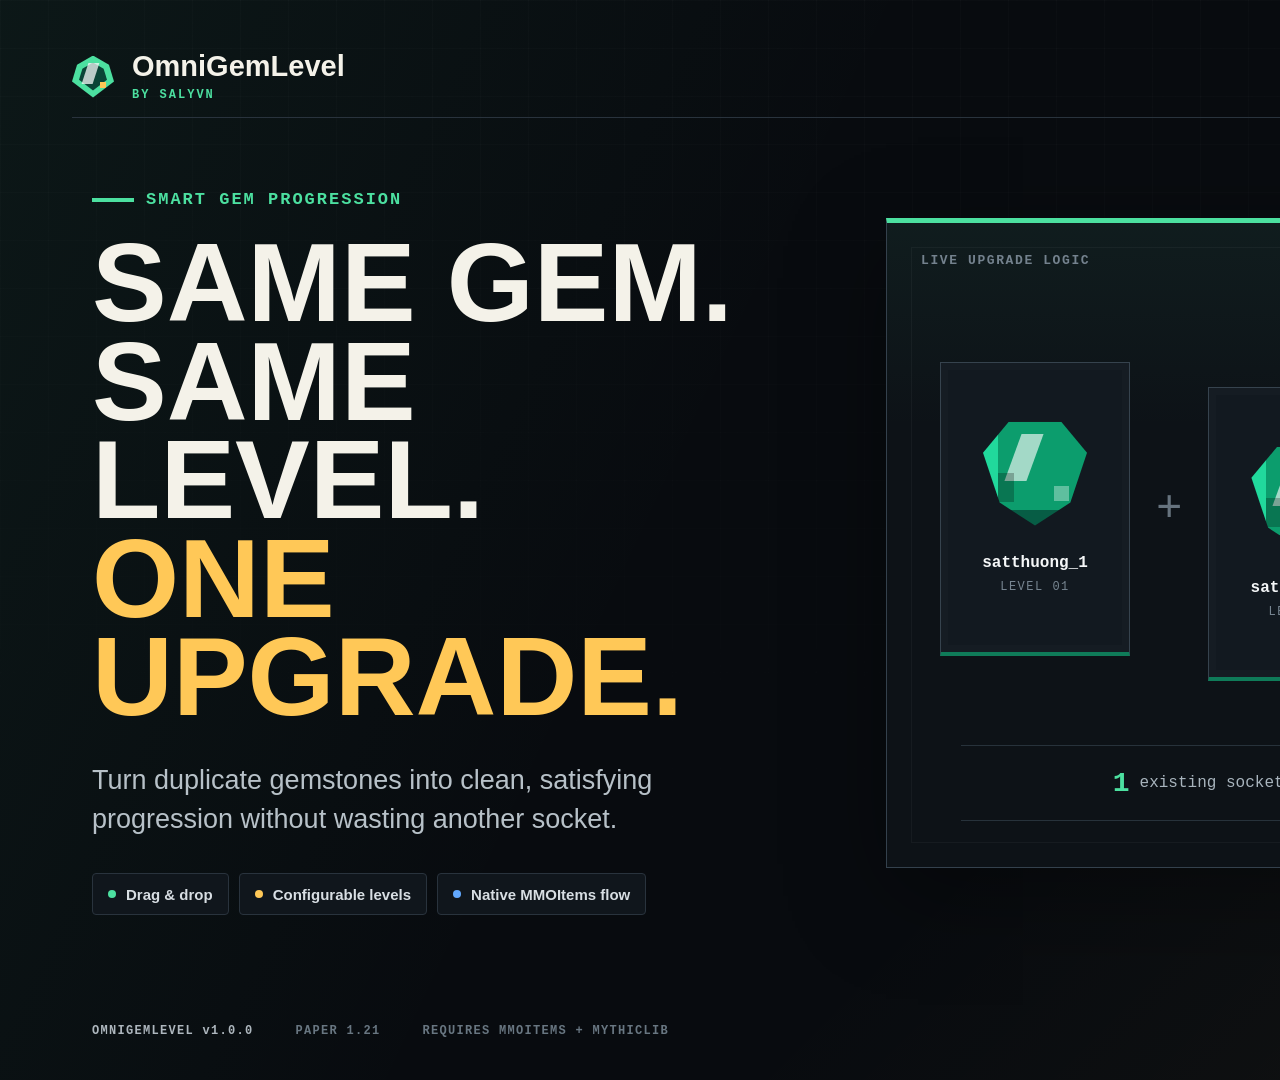
==== assets/banners/omnigemlevel-builtbybit/showcase-source.html @ efc24714 "feat(docs): redesign wiki and add marketplace kit" ====
<!doctype html>
<html lang="en">
<head>
  <meta charset="utf-8">
  <meta name="viewport" content="width=device-width, initial-scale=1">
  <title>OmniGemLevel BuiltByBit Showcase</title>
  <link rel="stylesheet" href="showcase.css">
</head>
<body>
  <main>
    <section class="banner hero" data-slide="hero" aria-label="OmniGemLevel product cover">
      <div class="texture"></div>
      <header class="masthead">
        <div class="brand-lockup">
          <div class="brand-gem"><span></span></div>
          <div>
            <div class="brand-name">OmniGemLevel</div>
            <div class="brand-author">BY SALYVN</div>
          </div>
        </div>
        <div class="product-tag">MMOITEMS ADDON</div>
      </header>

      <div class="hero-copy">
        <div class="eyebrow">SMART GEM PROGRESSION</div>
        <h1>Same gem.<br>Same level.<br><span>One upgrade.</span></h1>
        <p>Turn duplicate gemstones into clean, satisfying progression without wasting another socket.</p>
        <div class="hero-badges">
          <div class="feature-chip"><i class="chip-dot green"></i>Drag &amp; drop</div>
          <div class="feature-chip"><i class="chip-dot gold"></i>Configurable levels</div>
          <div class="feature-chip"><i class="chip-dot blue"></i>Native MMOItems flow</div>
        </div>
      </div>

      <div class="fusion-stage" aria-hidden="true">
        <div class="stage-label">LIVE UPGRADE LOGIC</div>
        <div class="fusion-line">
          <div class="gem-card level-one">
            <div class="pixel-gem emerald"><span></span></div>
            <div class="gem-code">satthuong_1</div>
            <div class="gem-level">LEVEL 01</div>
          </div>
          <div class="math-symbol">+</div>
          <div class="gem-card level-one second">
            <div class="pixel-gem emerald"><span></span></div>
            <div class="gem-code">satthuong_1</div>
            <div class="gem-level">LEVEL 01</div>
          </div>
          <div class="fusion-arrow"><span></span></div>
          <div class="gem-card result">
            <div class="result-rays"></div>
            <div class="pixel-gem amber"><span></span></div>
            <div class="gem-code">satthuong_2</div>
            <div class="gem-level">LEVEL 02</div>
            <div class="upgrade-stamp">UPGRADED</div>
          </div>
        </div>
        <div class="slot-note"><b>1</b> existing socket upgraded <span>/</span> <b>0</b> extra sockets used</div>
      </div>

      <footer class="footer-line">
        <span>OMNIGEMLEVEL v1.0.0</span>
        <span>PAPER 1.21</span>
        <span>REQUIRES MMOITEMS + MYTHICLIB</span>
      </footer>
    </section>

    <section class="banner mechanics" data-slide="mechanics" aria-label="Gem fusion mechanics">
      <div class="texture"></div>
      <header class="masthead">
        <div class="brand-lockup compact">
          <div class="brand-gem"><span></span></div>
          <div class="brand-name">OmniGemLevel</div>
        </div>
        <div class="slide-index">02 / 05</div>
      </header>

      <div class="section-heading">
        <div class="eyebrow">CORE MECHANIC</div>
        <h2>Fuse, don't fill.</h2>
        <p>Duplicate gems upgrade the socket you already have.</p>
      </div>

      <div class="mechanic-board">
        <div class="board-column before-column">
          <div class="column-label"><span>BEFORE</span><small>1 socket occupied</small></div>
          <div class="item-frame">
            <div class="item-title">RPG WEAPON</div>
            <div class="socket-row">
              <div class="socket occupied">
                <div class="pixel-gem emerald small"><span></span></div>
                <b>satthuong_1</b>
              </div>
              <div class="socket empty">EMPTY</div>
              <div class="socket empty">EMPTY</div>
              <div class="socket empty">EMPTY</div>
            </div>
          </div>
          <div class="drag-card">
            <div class="cursor-shape"></div>
            <div class="pixel-gem emerald tiny"><span></span></div>
            <div><b>Player drags</b><code>satthuong_1</code></div>
          </div>
        </div>

        <div class="merge-core" aria-hidden="true">
          <div class="core-ring"><div class="core-arrow"></div></div>
          <span>MATCH FOUND</span>
          <small>same id + same level</small>
        </div>

        <div class="board-column after-column">
          <div class="column-label"><span>AFTER</span><small>still 1 socket occupied</small></div>
          <div class="item-frame success-frame">
            <div class="item-title">RPG WEAPON</div>
            <div class="socket-row">
              <div class="socket occupied upgraded">
                <div class="pixel-gem amber small"><span></span></div>
                <b>satthuong_2</b>
                <i>+1 LEVEL</i>
              </div>
              <div class="socket empty">EMPTY</div>
              <div class="socket empty">EMPTY</div>
              <div class="socket empty">EMPTY</div>
            </div>
          </div>
          <div class="success-message"><span class="check-icon"></span> Existing socket upgraded successfully</div>
        </div>
      </div>

      <div class="mechanic-caption">
        <div class="caption-number">01</div>
        <div><b>Identify duplicate</b><span>Read GEM_ID_LEVEL from both gems</span></div>
        <div class="caption-line"></div>
        <div class="caption-number">02</div>
        <div><b>Resolve next template</b><span>Find the configured level + 1 gemstone</span></div>
        <div class="caption-line"></div>
        <div class="caption-number">03</div>
        <div><b>Upgrade old socket</b><span>Keep the item's remaining sockets free</span></div>
      </div>
    </section>

    <section class="banner rules" data-slide="rules" aria-label="Safe matching rules">
      <div class="texture"></div>
      <header class="masthead">
        <div class="brand-lockup compact">
          <div class="brand-gem"><span></span></div>
          <div class="brand-name">OmniGemLevel</div>
        </div>
        <div class="slide-index">03 / 05</div>
      </header>

      <div class="rules-layout">
        <div class="rules-copy">
          <div class="eyebrow">SAFE BY DESIGN</div>
          <h2>No accidental<br>overwrites.</h2>
          <p>OmniGemLevel only merges an exact pair. Every other case stays in MMOItems' normal handling.</p>
          <div class="logic-formula">
            <span>ID</span><b>=</b><span>ID</span><i>AND</i><span>LEVEL</span><b>=</b><span>LEVEL</span>
          </div>
        </div>

        <div class="rule-list">
          <div class="rule-row positive">
            <div class="rule-status"><span class="check-icon"></span></div>
            <div class="rule-pair"><code>satthuong_1</code><b>+</b><code>satthuong_1</code></div>
            <div class="rule-result"><small>EXACT MATCH</small><strong>Upgrade existing socket</strong></div>
            <div class="result-code">satthuong_2</div>
          </div>
          <div class="rule-row neutral">
            <div class="rule-status"><span class="pass-icon"></span></div>
            <div class="rule-pair"><code>satthuong_1</code><b>+</b><code>satthuong_2</code></div>
            <div class="rule-result"><small>DIFFERENT LEVEL</small><strong>Pass to MMOItems</strong></div>
            <div class="result-code native">NATIVE FLOW</div>
          </div>
          <div class="rule-row neutral blue-row">
            <div class="rule-status"><span class="pass-icon"></span></div>
            <div class="rule-pair"><code>satthuong_1</code><b>+</b><code>phongthu_1</code></div>
            <div class="rule-result"><small>DIFFERENT ID</small><strong>Pass to MMOItems</strong></div>
            <div class="result-code native">NATIVE FLOW</div>
          </div>
          <div class="rule-row blocked">
            <div class="rule-status"><span class="stop-icon"></span></div>
            <div class="rule-pair"><code>satthuong_5</code><b>+</b><code>satthuong_5</code></div>
            <div class="rule-result"><small>MAX LEVEL</small><strong>Upgrade blocked</strong></div>
            <div class="result-code maxed">MAXED</div>
          </div>
        </div>
      </div>

      <div class="rules-footer">
        <div><b>EXACT-PAIR MATCHING</b><span>Both gem id and level must match</span></div>
        <div><b>NO FORCED SOCKETING</b><span>Non-upgrade cases remain native</span></div>
        <div><b>CLEAR MAX-LEVEL GUARD</b><span>Configured cap is always respected</span></div>
      </div>
    </section>

    <section class="banner config" data-slide="config" aria-label="Flexible configuration">
      <div class="texture"></div>
      <header class="masthead">
        <div class="brand-lockup compact">
          <div class="brand-gem"><span></span></div>
          <div class="brand-name">OmniGemLevel</div>
        </div>
        <div class="slide-index">04 / 05</div>
      </header>

      <div class="config-layout">
        <div class="config-copy">
          <div class="eyebrow">SERVER-FIRST CONFIGURATION</div>
          <h2>Control every<br>gem line.</h2>
          <p>Start with a global level cap, then override any gem family when your progression needs a different ceiling.</p>
          <div class="config-points">
            <div><span class="mini-gem green-gem"></span><b>Global default</b><small>Level 5 out of the box</small></div>
            <div><span class="mini-gem gold-gem"></span><b>Per-gem override</b><small>Choose a custom cap per family</small></div>
            <div><span class="mini-gem blue-gem"></span><b>Explicit templates</b><small>Map every level to an MMOItems id</small></div>
          </div>
        </div>

        <div class="code-window">
          <div class="window-bar">
            <div class="window-dots"><i></i><i></i><i></i></div>
            <span>plugins/OmniGemLevel/config.yml</span>
            <b>YAML</b>
          </div>
          <pre><code><span class="key">default-max-level</span>: <span class="number">5</span>

<span class="key">gems</span>:
  <span class="family">satthuong</span>:
    <span class="key">max-level</span>: <span class="number">5</span>
    <span class="key">type</span>: <span class="string">GEM_STONE</span>
    <span class="key">levels</span>:
      <span class="number">1</span>: <span class="string">SATTHUONG_1</span>
      <span class="number">2</span>: <span class="string">SATTHUONG_2</span>
      <span class="number">3</span>: <span class="string">SATTHUONG_3</span>
      <span class="number">4</span>: <span class="string">SATTHUONG_4</span>
      <span class="number">5</span>: <span class="string">SATTHUONG_5</span>

  <span class="family alt">phongthu</span>:
    <span class="key">max-level</span>: <span class="number highlight-number">4</span> <span class="comment"># per-gem override</span></code></pre>
          <div class="code-callout"><span></span>ONE CONFIG. UNLIMITED GEM FAMILIES.</div>
        </div>
      </div>

      <div class="config-footer">
        <div class="stat-card"><small>GLOBAL DEFAULT</small><b>Lv. 5</b></div>
        <div class="stat-card"><small>CUSTOM OVERRIDES</small><b>Per gem</b></div>
        <div class="stat-card"><small>ID RESOLVER</small><b>Mapped + fallback</b></div>
        <div class="stat-card"><small>CONFIG FORMAT</small><b>Clean YAML</b></div>
      </div>
    </section>

    <section class="banner workflow" data-slide="workflow" aria-label="MMOItems workflow">
      <div class="texture"></div>
      <header class="masthead">
        <div class="brand-lockup compact">
          <div class="brand-gem"><span></span></div>
          <div class="brand-name">OmniGemLevel</div>
        </div>
        <div class="slide-index">05 / 05</div>
      </header>

      <div class="workflow-heading">
        <div class="eyebrow">MADE FOR MMOITEMS SERVERS</div>
        <h2>Fits your existing workflow.</h2>
        <p>One stat. One config map. Familiar drag-and-drop gameplay.</p>
      </div>

      <div class="workflow-track">
        <div class="workflow-step step-one">
          <div class="step-number">01</div>
          <div class="step-visual stat-editor">
            <div class="editor-title"><span></span>MMOItems Editor</div>
            <div class="editor-row"><small>STAT</small><b>Gem ID Level</b></div>
            <div class="editor-input">satthuong_1<i></i></div>
          </div>
          <div class="step-copy"><b>Add GEM_ID_LEVEL</b><span>Tag each gemstone with its family and level.</span></div>
        </div>

        <div class="workflow-connector"><span></span></div>

        <div class="workflow-step step-two">
          <div class="step-number">02</div>
          <div class="step-visual map-visual">
            <div class="map-line"><code>satthuong_1</code><i></i><b>Lv. 1</b></div>
            <div class="map-line"><code>satthuong_2</code><i></i><b>Lv. 2</b></div>
            <div class="map-line"><code>satthuong_3</code><i></i><b>Lv. 3</b></div>
          </div>
          <div class="step-copy"><b>Map level templates</b><span>Point every level to the right MMOItems item id.</span></div>
        </div>

        <div class="workflow-connector"><span></span></div>

        <div class="workflow-step step-three">
          <div class="step-number">03</div>
          <div class="step-visual drag-visual">
            <div class="mini-socket"><div class="pixel-gem emerald tiny"><span></span></div><small>Lv. 1</small></div>
            <b>+</b>
            <div class="mini-socket"><div class="pixel-gem emerald tiny"><span></span></div><small>Lv. 1</small></div>
            <div class="tiny-arrow"></div>
            <div class="mini-socket result-socket"><div class="pixel-gem amber tiny"><span></span></div><small>Lv. 2</small></div>
          </div>
          <div class="step-copy"><b>Players drag &amp; upgrade</b><span>Exact duplicates merge into the existing socket.</span></div>
        </div>
      </div>

      <div class="compatibility-strip">
        <div class="compat-title"><small>REQUIRES</small><b>Built on the MMOItems ecosystem</b></div>
        <div class="compat-item mmo"><span>MI</span><div><b>MMOItems</b><small>Required</small></div></div>
        <div class="compat-item mythic"><span>ML</span><div><b>MythicLib</b><small>Required</small></div></div>
        <div class="compat-item paper"><span>P</span><div><b>Paper</b><small>1.21</small></div></div>
        <div class="compat-end"><span class="check-icon"></span><b>READY FOR YOUR RPG SERVER</b></div>
      </div>
    </section>
  </main>

  <script>
    const requested = new URLSearchParams(window.location.search).get("slide") || "hero";
    const banners = [...document.querySelectorAll(".banner")];
    const active = banners.find((banner) => banner.dataset.slide === requested) || banners[0];
    active.classList.add("is-active");
    document.title = `OmniGemLevel - ${active.dataset.slide}`;
  </script>
</body>
</html>
---- assets/banners/omnigemlevel-builtbybit/showcase.css ----
:root {
  --bg: #080b0f;
  --surface: #10161c;
  --surface-2: #151d25;
  --line: #29333d;
  --ink: #f4f2e9;
  --muted: #9aa7b2;
  --green: #4ce0a0;
  --green-dark: #0f7b59;
  --gold: #ffc857;
  --gold-dark: #9c6414;
  --blue: #62a9ff;
  --red: #ff6d6d;
}

* {
  box-sizing: border-box;
}

html,
body {
  width: 100%;
  min-height: 100%;
  margin: 0;
  background: #020304;
}

body {
  color: var(--ink);
  font-family: "Bahnschrift", "Segoe UI", sans-serif;
}

main {
  width: 1920px;
  height: 1080px;
  overflow: hidden;
}

.banner {
  position: relative;
  width: 1920px;
  height: 1080px;
  display: none;
  overflow: hidden;
  background:
    linear-gradient(115deg, rgba(76, 224, 160, 0.06), transparent 38%),
    linear-gradient(315deg, rgba(255, 200, 87, 0.05), transparent 40%),
    var(--bg);
}

.banner.is-active {
  display: block;
}

.texture {
  position: absolute;
  inset: 0;
  pointer-events: none;
  background-image:
    linear-gradient(rgba(255, 255, 255, 0.022) 1px, transparent 1px),
    linear-gradient(90deg, rgba(255, 255, 255, 0.022) 1px, transparent 1px);
  background-size: 48px 48px;
  mask-image: linear-gradient(to bottom, rgba(0, 0, 0, 0.75), transparent 90%);
}

.texture::after {
  content: "";
  position: absolute;
  inset: 0;
  opacity: 0.18;
  background-image: repeating-linear-gradient(135deg, transparent 0 8px, rgba(255, 255, 255, 0.025) 8px 9px);
}

.masthead {
  position: absolute;
  z-index: 5;
  top: 54px;
  left: 72px;
  right: 72px;
  height: 64px;
  display: flex;
  align-items: center;
  justify-content: space-between;
  border-bottom: 1px solid var(--line);
  padding-bottom: 18px;
}

.brand-lockup {
  display: flex;
  align-items: center;
  gap: 18px;
}

.brand-lockup.compact {
  gap: 14px;
}

.brand-gem {
  position: relative;
  width: 42px;
  height: 42px;
  clip-path: polygon(50% 0, 88% 22%, 100% 62%, 50% 100%, 0 62%, 12% 22%);
  background: var(--green);
  filter: drop-shadow(0 5px 12px rgba(76, 224, 160, 0.18));
}

.brand-gem::before,
.brand-gem::after,
.brand-gem span {
  content: "";
  position: absolute;
}

.brand-gem::before {
  inset: 7px;
  clip-path: inherit;
  background: #0a4436;
}

.brand-gem::after {
  width: 11px;
  height: 21px;
  left: 13px;
  top: 7px;
  transform: skew(-18deg);
  background: rgba(255, 255, 255, 0.72);
}

.brand-gem span {
  width: 6px;
  height: 6px;
  right: 8px;
  bottom: 10px;
  background: var(--gold);
}

.brand-name {
  font-size: 29px;
  line-height: 1;
  font-weight: 800;
  letter-spacing: 0;
}

.brand-author {
  margin-top: 7px;
  color: var(--green);
  font-family: "Cascadia Mono", Consolas, monospace;
  font-size: 12px;
  font-weight: 700;
  letter-spacing: 2px;
}

.product-tag,
.slide-index {
  border: 1px solid var(--line);
  border-left: 4px solid var(--gold);
  padding: 11px 16px 10px;
  color: #dfe5e9;
  background: rgba(16, 22, 28, 0.78);
  font-family: "Cascadia Mono", Consolas, monospace;
  font-size: 14px;
  font-weight: 700;
  letter-spacing: 1px;
}

.slide-index {
  border-left-color: var(--green);
  color: var(--muted);
}

.eyebrow {
  display: flex;
  align-items: center;
  gap: 12px;
  color: var(--green);
  font-family: "Cascadia Mono", Consolas, monospace;
  font-size: 17px;
  font-weight: 800;
  letter-spacing: 2px;
}

.eyebrow::before {
  content: "";
  width: 42px;
  height: 4px;
  background: var(--green);
}

h1,
h2,
p {
  margin: 0;
}

h1,
h2 {
  font-family: "Bahnschrift Condensed", "Bahnschrift", "Segoe UI", sans-serif;
  letter-spacing: 0;
  text-transform: uppercase;
}

.hero-copy {
  position: absolute;
  z-index: 3;
  top: 190px;
  left: 92px;
  width: 690px;
}

.hero-copy h1 {
  margin-top: 25px;
  font-size: 112px;
  line-height: 0.88;
  font-weight: 900;
}

.hero-copy h1 span {
  color: var(--gold);
}

.hero-copy p {
  width: 620px;
  margin-top: 34px;
  color: #b7c1c8;
  font-size: 27px;
  line-height: 1.45;
}

.hero-badges {
  display: flex;
  flex-wrap: wrap;
  gap: 10px;
  margin-top: 34px;
}

.feature-chip {
  display: flex;
  align-items: center;
  gap: 10px;
  height: 42px;
  border: 1px solid var(--line);
  border-radius: 4px;
  padding: 0 15px;
  color: #d8dee3;
  background: #10161c;
  font-size: 15px;
  font-weight: 700;
}

.chip-dot {
  width: 8px;
  height: 8px;
  border-radius: 50%;
}

.chip-dot.green { background: var(--green); }
.chip-dot.gold { background: var(--gold); }
.chip-dot.blue { background: var(--blue); }

.fusion-stage {
  position: absolute;
  z-index: 3;
  top: 218px;
  right: 74px;
  width: 960px;
  height: 650px;
  border: 1px solid #34414d;
  border-top: 5px solid var(--green);
  background:
    linear-gradient(180deg, rgba(76, 224, 160, 0.05), transparent 32%),
    #0d1217;
  box-shadow: 0 28px 90px rgba(0, 0, 0, 0.34);
}

.fusion-stage::before {
  content: "";
  position: absolute;
  inset: 24px;
  border: 1px solid rgba(255, 255, 255, 0.04);
  pointer-events: none;
}

.stage-label {
  position: absolute;
  top: 30px;
  left: 34px;
  color: #74828e;
  font-family: "Cascadia Mono", Consolas, monospace;
  font-size: 13px;
  font-weight: 700;
  letter-spacing: 1.6px;
}

.fusion-line {
  position: absolute;
  top: 118px;
  left: 53px;
  display: flex;
  align-items: center;
  gap: 26px;
}

.gem-card {
  position: relative;
  width: 190px;
  height: 294px;
  display: flex;
  flex-direction: column;
  align-items: center;
  justify-content: center;
  border: 1px solid #36434e;
  border-bottom: 4px solid var(--green-dark);
  background: #121920;
  box-shadow: inset 0 0 0 7px rgba(255, 255, 255, 0.012);
}

.gem-card.second {
  transform: translateY(25px);
}

.gem-card.result {
  width: 220px;
  height: 336px;
  border-color: #8f6b27;
  border-bottom-color: var(--gold);
  background: #1b1710;
  transform: translateY(-6px);
}

.pixel-gem {
  position: relative;
  width: 104px;
  height: 104px;
  clip-path: polygon(25% 0, 75% 0, 100% 30%, 84% 78%, 50% 100%, 16% 78%, 0 30%);
  image-rendering: pixelated;
}

.pixel-gem.emerald {
  background: #0c9d6d;
  box-shadow: inset 0 -16px 0 #075d45, inset 15px 0 0 #21d99c;
  filter: drop-shadow(0 15px 18px rgba(76, 224, 160, 0.2));
}

.pixel-gem.amber {
  background: #f7b932;
  box-shadow: inset 0 -16px 0 #9c6414, inset 15px 0 0 #ffe383;
  filter: drop-shadow(0 15px 18px rgba(255, 200, 87, 0.22));
}

.pixel-gem::before,
.pixel-gem::after,
.pixel-gem span {
  content: "";
  position: absolute;
}

.pixel-gem::before {
  left: 30px;
  top: 12px;
  width: 22px;
  height: 47px;
  transform: skew(-20deg);
  background: rgba(255, 255, 255, 0.62);
}

.pixel-gem::after {
  right: 18px;
  bottom: 25px;
  width: 15px;
  height: 15px;
  background: rgba(255, 255, 255, 0.34);
}

.pixel-gem span {
  left: 15px;
  bottom: 24px;
  width: 16px;
  height: 29px;
  background: rgba(0, 0, 0, 0.25);
}

.pixel-gem.small {
  width: 62px;
  height: 62px;
}

.pixel-gem.small::before {
  left: 18px;
  top: 7px;
  width: 13px;
  height: 28px;
}

.pixel-gem.small::after {
  right: 10px;
  bottom: 14px;
  width: 9px;
  height: 9px;
}

.pixel-gem.small span {
  left: 9px;
  bottom: 14px;
  width: 10px;
  height: 17px;
}

.pixel-gem.tiny {
  width: 43px;
  height: 43px;
}

.pixel-gem.tiny::before {
  left: 12px;
  top: 5px;
  width: 9px;
  height: 19px;
}

.pixel-gem.tiny::after {
  right: 7px;
  bottom: 10px;
  width: 6px;
  height: 6px;
}

.pixel-gem.tiny span {
  left: 6px;
  bottom: 10px;
  width: 7px;
  height: 12px;
}

.gem-code {
  margin-top: 28px;
  color: #f5f7f8;
  font-family: "Cascadia Mono", Consolas, monospace;
  font-size: 16px;
  font-weight: 700;
}

.gem-level {
  margin-top: 8px;
  color: #778591;
  font-family: "Cascadia Mono", Consolas, monospace;
  font-size: 12px;
  letter-spacing: 1.5px;
}

.result .gem-level {
  color: var(--gold);
}

.math-symbol {
  color: #66737e;
  font-family: "Cascadia Mono", Consolas, monospace;
  font-size: 44px;
  font-weight: 300;
}

.fusion-arrow {
  position: relative;
  width: 72px;
  height: 40px;
}

.fusion-arrow::before {
  content: "";
  position: absolute;
  top: 18px;
  left: 0;
  width: 55px;
  height: 4px;
  background: var(--gold);
}

.fusion-arrow::after {
  content: "";
  position: absolute;
  top: 9px;
  right: 2px;
  width: 20px;
  height: 20px;
  border-top: 4px solid var(--gold);
  border-right: 4px solid var(--gold);
  transform: rotate(45deg);
}

.result-rays {
  position: absolute;
  inset: -34px;
  opacity: 0.24;
  background: repeating-conic-gradient(from 10deg, rgba(255, 200, 87, 0.4) 0 5deg, transparent 5deg 20deg);
  mask-image: radial-gradient(circle, transparent 0 39%, black 40% 52%, transparent 72%);
}

.upgrade-stamp {
  position: absolute;
  top: -17px;
  right: 13px;
  border: 2px solid var(--gold);
  padding: 8px 11px;
  color: #171107;
  background: var(--gold);
  font-family: "Cascadia Mono", Consolas, monospace;
  font-size: 12px;
  font-weight: 900;
  letter-spacing: 1px;
  transform: rotate(3deg);
}

.slot-note {
  position: absolute;
  left: 74px;
  right: 74px;
  bottom: 46px;
  height: 76px;
  display: flex;
  align-items: center;
  justify-content: center;
  border-top: 1px solid #27323b;
  border-bottom: 1px solid #27323b;
  color: #a8b4bd;
  font-family: "Cascadia Mono", Consolas, monospace;
  font-size: 16px;
}

.slot-note b {
  margin: 0 10px;
  color: var(--green);
  font-size: 28px;
}

.slot-note span {
  margin: 0 20px;
  color: #46525c;
}

.footer-line {
  position: absolute;
  z-index: 4;
  left: 92px;
  right: 74px;
  bottom: 42px;
  display: flex;
  gap: 42px;
  color: #687681;
  font-family: "Cascadia Mono", Consolas, monospace;
  font-size: 12px;
  font-weight: 700;
  letter-spacing: 1.3px;
}

.footer-line span:first-child {
  color: #aeb7be;
}

/* Mechanics */
.section-heading {
  position: absolute;
  top: 160px;
  left: 84px;
  right: 84px;
  display: grid;
  grid-template-columns: 410px 570px 1fr;
  align-items: end;
  gap: 32px;
}

.section-heading .eyebrow {
  align-self: start;
  padding-top: 18px;
}

.section-heading h2,
.rules-copy h2,
.config-copy h2,
.workflow-heading h2 {
  font-size: 77px;
  line-height: 0.95;
  font-weight: 900;
}

.section-heading p {
  width: 500px;
  padding-bottom: 4px;
  color: #aeb8c0;
  font-size: 25px;
  line-height: 1.4;
}

.mechanic-board {
  position: absolute;
  top: 322px;
  left: 84px;
  right: 84px;
  height: 530px;
  display: grid;
  grid-template-columns: 1fr 230px 1fr;
  align-items: center;
  border-top: 1px solid var(--line);
  border-bottom: 1px solid var(--line);
}

.board-column {
  height: 100%;
  padding: 42px 38px;
  background: rgba(14, 20, 25, 0.68);
}

.before-column {
  border-left: 4px solid #46535e;
}

.after-column {
  border-right: 4px solid var(--green);
  background: linear-gradient(110deg, rgba(76, 224, 160, 0.07), rgba(14, 20, 25, 0.86));
}

.column-label {
  display: flex;
  align-items: center;
  justify-content: space-between;
  margin-bottom: 26px;
}

.column-label span {
  color: #f1f3f4;
  font-family: "Cascadia Mono", Consolas, monospace;
  font-size: 15px;
  font-weight: 800;
  letter-spacing: 1.5px;
}

.after-column .column-label span {
  color: var(--green);
}

.column-label small {
  color: #7f8c96;
  font-size: 14px;
}

.item-frame {
  border: 1px solid #35414b;
  background: #0a0e12;
  padding: 20px;
  box-shadow: inset 0 0 0 4px rgba(255, 255, 255, 0.018);
}

.success-frame {
  border-color: rgba(76, 224, 160, 0.45);
}

.item-title {
  margin-bottom: 16px;
  color: #6d7b86;
  font-family: "Cascadia Mono", Consolas, monospace;
  font-size: 12px;
  letter-spacing: 1.4px;
}

.socket-row {
  display: grid;
  grid-template-columns: repeat(4, 1fr);
  gap: 10px;
}

.socket {
  position: relative;
  height: 134px;
  display: flex;
  flex-direction: column;
  align-items: center;
  justify-content: center;
  border: 1px solid #303a43;
  background: #11171d;
}

.socket.occupied {
  border-color: #27765e;
  background: #0f1d19;
}

.socket.occupied.upgraded {
  border-color: #ac7921;
  background: #20190d;
}

.socket b {
  margin-top: 12px;
  font-family: "Cascadia Mono", Consolas, monospace;
  font-size: 12px;
}

.socket i {
  position: absolute;
  top: -9px;
  right: 4px;
  padding: 5px 7px;
  color: #1a1305;
  background: var(--gold);
  font-family: "Cascadia Mono", Consolas, monospace;
  font-size: 9px;
  font-style: normal;
  font-weight: 900;
}

.socket.empty {
  color: #3f4a53;
  font-family: "Cascadia Mono", Consolas, monospace;
  font-size: 10px;
  letter-spacing: 1px;
}

.drag-card,
.success-message {
  height: 80px;
  display: flex;
  align-items: center;
  margin-top: 25px;
  border-left: 3px solid var(--blue);
  padding: 0 22px;
  background: #121920;
}

.drag-card {
  position: relative;
  gap: 17px;
}

.drag-card b {
  display: block;
  margin-bottom: 7px;
  color: #dbe1e5;
  font-size: 15px;
}

.drag-card code {
  color: var(--green);
  font-family: "Cascadia Mono", Consolas, monospace;
  font-size: 13px;
}

.cursor-shape {
  position: absolute;
  right: 24px;
  top: 20px;
  width: 24px;
  height: 34px;
  clip-path: polygon(0 0, 100% 75%, 59% 68%, 47% 100%, 34% 94%, 45% 63%, 0 80%);
  background: #eff4f6;
  filter: drop-shadow(2px 4px 0 #25313a);
}

.success-message {
  gap: 15px;
  border-left-color: var(--green);
  color: #c6d2d8;
  font-size: 17px;
  font-weight: 700;
}

.check-icon,
.pass-icon,
.stop-icon {
  position: relative;
  width: 28px;
  height: 28px;
  display: inline-block;
  flex: 0 0 auto;
  border-radius: 50%;
  background: var(--green);
}

.check-icon::after {
  content: "";
  position: absolute;
  left: 8px;
  top: 6px;
  width: 9px;
  height: 5px;
  border-left: 3px solid #07140f;
  border-bottom: 3px solid #07140f;
  transform: rotate(-45deg);
}

.merge-core {
  position: relative;
  height: 100%;
  display: flex;
  flex-direction: column;
  align-items: center;
  justify-content: center;
  background: #090d11;
}

.core-ring {
  position: relative;
  width: 112px;
  height: 112px;
  border: 1px solid #3a4a54;
  border-radius: 50%;
  background: #11181e;
  box-shadow: inset 0 0 0 9px #0a0e12;
}

.core-arrow {
  position: absolute;
  top: 50px;
  left: 24px;
  width: 54px;
  height: 4px;
  background: var(--gold);
}

.core-arrow::after {
  content: "";
  position: absolute;
  right: -6px;
  top: -7px;
  width: 16px;
  height: 16px;
  border-top: 4px solid var(--gold);
  border-right: 4px solid var(--gold);
  transform: rotate(45deg);
}

.merge-core span {
  margin-top: 24px;
  color: var(--gold);
  font-family: "Cascadia Mono", Consolas, monospace;
  font-size: 13px;
  font-weight: 900;
  letter-spacing: 1.3px;
}

.merge-core small {
  margin-top: 7px;
  color: #65737e;
  font-size: 12px;
}

.mechanic-caption {
  position: absolute;
  left: 84px;
  right: 84px;
  bottom: 53px;
  display: grid;
  grid-template-columns: 44px 1fr 80px 44px 1.2fr 80px 44px 1fr;
  align-items: center;
  gap: 14px;
}

.caption-number {
  width: 39px;
  height: 39px;
  display: grid;
  place-items: center;
  border: 1px solid #3b4853;
  color: var(--green);
  font-family: "Cascadia Mono", Consolas, monospace;
  font-size: 12px;
  font-weight: 800;
}

.mechanic-caption b,
.mechanic-caption span {
  display: block;
}

.mechanic-caption b {
  color: #d9dee2;
  font-size: 14px;
}

.mechanic-caption span {
  margin-top: 5px;
  color: #788690;
  font-size: 12px;
}

.caption-line {
  height: 1px;
  background: #34414a;
}

/* Rules */
.rules-layout {
  position: absolute;
  top: 172px;
  left: 84px;
  right: 84px;
  bottom: 230px;
  display: grid;
  grid-template-columns: 620px 1fr;
  gap: 80px;
}

.rules-copy {
  padding-top: 80px;
}

.rules-copy h2 {
  margin-top: 27px;
  font-size: 92px;
}

.rules-copy p {
  width: 520px;
  margin-top: 32px;
  color: #aab4bc;
  font-size: 24px;
  line-height: 1.5;
}

.logic-formula {
  width: 540px;
  height: 76px;
  display: flex;
  align-items: center;
  gap: 13px;
  margin-top: 42px;
  border: 1px solid #35414b;
  border-left: 4px solid var(--green);
  padding: 0 19px;
  background: #10161c;
  font-family: "Cascadia Mono", Consolas, monospace;
}

.logic-formula span {
  padding: 8px 10px;
  color: #0b1813;
  background: var(--green);
  font-size: 13px;
  font-weight: 900;
}

.logic-formula b {
  color: #798791;
}

.logic-formula i {
  color: var(--gold);
  font-size: 12px;
  font-style: normal;
  font-weight: 800;
}

.rule-list {
  display: grid;
  align-content: center;
  gap: 12px;
}

.rule-row {
  min-height: 124px;
  display: grid;
  grid-template-columns: 64px 370px 1fr 160px;
  align-items: center;
  border: 1px solid #2d3942;
  border-left: 5px solid #46545e;
  background: #10161c;
}

.rule-row.positive { border-left-color: var(--green); }
.rule-row.neutral { border-left-color: var(--gold); }
.rule-row.blue-row { border-left-color: var(--blue); }
.rule-row.blocked { border-left-color: var(--red); }

.rule-status {
  display: grid;
  place-items: center;
}

.pass-icon {
  border: 2px solid var(--gold);
  background: transparent;
}

.blue-row .pass-icon {
  border-color: var(--blue);
}

.pass-icon::before,
.pass-icon::after {
  content: "";
  position: absolute;
  top: 11px;
  width: 12px;
  height: 3px;
  background: var(--gold);
}

.pass-icon::before { left: 4px; }
.pass-icon::after { right: 4px; transform: rotate(90deg); }
.blue-row .pass-icon::before,
.blue-row .pass-icon::after { background: var(--blue); }

.stop-icon {
  border: 2px solid var(--red);
  background: transparent;
}

.stop-icon::before,
.stop-icon::after {
  content: "";
  position: absolute;
  top: 11px;
  left: 5px;
  width: 15px;
  height: 3px;
  background: var(--red);
}

.stop-icon::before { transform: rotate(45deg); }
.stop-icon::after { transform: rotate(-45deg); }

.rule-pair {
  display: flex;
  align-items: center;
  gap: 14px;
}

.rule-pair code,
.result-code {
  border: 1px solid #36434d;
  padding: 10px 12px;
  color: #d9e1e6;
  background: #0b1014;
  font-family: "Cascadia Mono", Consolas, monospace;
  font-size: 13px;
  font-weight: 700;
}

.rule-pair b {
  color: #67747e;
  font-size: 20px;
}

.rule-result small,
.rule-result strong {
  display: block;
}

.rule-result small {
  margin-bottom: 8px;
  color: #73818c;
  font-family: "Cascadia Mono", Consolas, monospace;
  font-size: 10px;
  letter-spacing: 1px;
}

.rule-result strong {
  font-size: 17px;
}

.result-code {
  justify-self: start;
  border-color: #27765e;
  color: var(--green);
  background: #0b1b15;
}

.result-code.native {
  border-color: #6e5b30;
  color: var(--gold);
  background: #1b170d;
}

.blue-row .result-code.native {
  border-color: #315b80;
  color: var(--blue);
  background: #0d1620;
}

.result-code.maxed {
  border-color: #7c3d3d;
  color: var(--red);
  background: #1c1010;
}

.rules-footer {
  position: absolute;
  left: 84px;
  right: 84px;
  bottom: 54px;
  height: 118px;
  display: grid;
  grid-template-columns: repeat(3, 1fr);
  border-top: 1px solid var(--line);
  border-bottom: 1px solid var(--line);
}

.rules-footer > div {
  display: flex;
  flex-direction: column;
  justify-content: center;
  border-right: 1px solid var(--line);
  padding-left: 30px;
}

.rules-footer > div:first-child { padding-left: 0; }
.rules-footer > div:last-child { border-right: 0; }

.rules-footer b {
  color: var(--green);
  font-family: "Cascadia Mono", Consolas, monospace;
  font-size: 14px;
  letter-spacing: 1px;
}

.rules-footer span {
  margin-top: 9px;
  color: #87949e;
  font-size: 15px;
}

/* Config */
.config-layout {
  position: absolute;
  top: 172px;
  left: 84px;
  right: 84px;
  bottom: 240px;
  display: grid;
  grid-template-columns: 650px 1fr;
  gap: 100px;
  align-items: center;
}

.config-copy h2 {
  margin-top: 26px;
  font-size: 90px;
}

.config-copy > p {
  width: 560px;
  margin-top: 30px;
  color: #a9b4bc;
  font-size: 23px;
  line-height: 1.5;
}

.config-points {
  display: grid;
  gap: 16px;
  margin-top: 35px;
}

.config-points > div {
  display: grid;
  grid-template-columns: 32px 190px 1fr;
  align-items: center;
  min-height: 56px;
  border-bottom: 1px solid #29343d;
  padding-bottom: 12px;
}

.config-points b {
  font-size: 17px;
}

.config-points small {
  color: #7f8c96;
  font-size: 14px;
}

.mini-gem {
  width: 17px;
  height: 22px;
  clip-path: polygon(50% 0, 100% 28%, 82% 82%, 50% 100%, 18% 82%, 0 28%);
}

.green-gem { background: var(--green); }
.gold-gem { background: var(--gold); }
.blue-gem { background: var(--blue); }

.code-window {
  position: relative;
  width: 100%;
  height: 635px;
  border: 1px solid #394650;
  border-bottom: 5px solid var(--green);
  background: #0a0f13;
  box-shadow: 0 28px 90px rgba(0, 0, 0, 0.34);
}

.window-bar {
  height: 58px;
  display: grid;
  grid-template-columns: 110px 1fr 90px;
  align-items: center;
  border-bottom: 1px solid #2d3942;
  padding: 0 20px;
  color: #8f9ca6;
  background: #121920;
  font-family: "Cascadia Mono", Consolas, monospace;
  font-size: 12px;
}

.window-dots {
  display: flex;
  gap: 8px;
}

.window-dots i {
  width: 11px;
  height: 11px;
  border-radius: 50%;
  background: #3a4650;
}

.window-dots i:nth-child(1) { background: var(--red); }
.window-dots i:nth-child(2) { background: var(--gold); }
.window-dots i:nth-child(3) { background: var(--green); }

.window-bar b {
  justify-self: end;
  border: 1px solid #35434e;
  padding: 5px 9px;
  color: var(--gold);
  font-size: 10px;
}

.code-window pre {
  margin: 0;
  padding: 30px 38px 22px;
  color: #d2dae0;
  font-family: "Cascadia Mono", Consolas, monospace;
  font-size: 18px;
  line-height: 1.55;
}

.code-window .key { color: var(--blue); }
.code-window .number { color: var(--gold); }
.code-window .string { color: #d3e7da; }
.code-window .family { color: var(--green); font-weight: 800; }
.code-window .family.alt { color: #c8a8ff; }
.code-window .comment { color: #65747f; }
.code-window .highlight-number {
  border-bottom: 2px solid var(--gold);
  padding-bottom: 2px;
}

.code-callout {
  position: absolute;
  right: 34px;
  bottom: -27px;
  height: 54px;
  display: flex;
  align-items: center;
  gap: 12px;
  border: 1px solid #4a5a65;
  padding: 0 20px;
  color: #0b1712;
  background: var(--green);
  font-family: "Cascadia Mono", Consolas, monospace;
  font-size: 12px;
  font-weight: 900;
  letter-spacing: 1px;
}

.code-callout span {
  width: 8px;
  height: 8px;
  background: #0b1712;
}

.config-footer {
  position: absolute;
  left: 84px;
  right: 84px;
  bottom: 54px;
  display: grid;
  grid-template-columns: repeat(4, 1fr);
  border-top: 1px solid var(--line);
  border-bottom: 1px solid var(--line);
}

.stat-card {
  min-height: 115px;
  display: flex;
  flex-direction: column;
  justify-content: center;
  border-right: 1px solid var(--line);
  padding-left: 30px;
}

.stat-card:first-child { padding-left: 0; }
.stat-card:last-child { border-right: 0; }

.stat-card small {
  color: #72808b;
  font-family: "Cascadia Mono", Consolas, monospace;
  font-size: 11px;
  letter-spacing: 1.1px;
}

.stat-card b {
  margin-top: 10px;
  color: #e4e8eb;
  font-size: 24px;
}

.stat-card:nth-child(1) b { color: var(--green); }
.stat-card:nth-child(2) b { color: var(--gold); }
.stat-card:nth-child(3) b { color: var(--blue); }

/* Workflow */
.workflow-heading {
  position: absolute;
  top: 160px;
  left: 84px;
  right: 84px;
  display: grid;
  grid-template-columns: 420px 1fr 580px;
  align-items: end;
  gap: 28px;
}

.workflow-heading .eyebrow {
  align-self: start;
  padding-top: 17px;
}

.workflow-heading h2 {
  font-size: 68px;
}

.workflow-heading p {
  padding-bottom: 5px;
  color: #a8b3bb;
  font-size: 22px;
  line-height: 1.4;
}

.workflow-track {
  position: absolute;
  top: 328px;
  left: 84px;
  right: 84px;
  height: 456px;
  display: grid;
  grid-template-columns: 1fr 90px 1fr 90px 1fr;
  align-items: center;
}

.workflow-step {
  position: relative;
  height: 430px;
  border: 1px solid #303c45;
  border-top: 4px solid #53616b;
  padding: 34px;
  background: #10161c;
}

.workflow-step.step-one { border-top-color: var(--blue); }
.workflow-step.step-two { border-top-color: var(--green); }
.workflow-step.step-three { border-top-color: var(--gold); }

.step-number {
  position: absolute;
  top: 24px;
  right: 26px;
  color: #3e4a53;
  font-family: "Bahnschrift Condensed", "Bahnschrift", sans-serif;
  font-size: 44px;
  font-weight: 900;
}

.step-visual {
  height: 238px;
  border: 1px solid #2f3b44;
  background: #0b1014;
}

.stat-editor {
  padding: 22px;
}

.editor-title {
  display: flex;
  align-items: center;
  gap: 10px;
  border-bottom: 1px solid #27333c;
  padding-bottom: 16px;
  color: #d8dee2;
  font-size: 16px;
  font-weight: 700;
}

.editor-title span {
  width: 19px;
  height: 19px;
  clip-path: polygon(50% 0, 100% 30%, 80% 85%, 50% 100%, 20% 85%, 0 30%);
  background: var(--blue);
}

.editor-row {
  display: flex;
  justify-content: space-between;
  margin-top: 32px;
}

.editor-row small {
  color: #66737e;
  font-family: "Cascadia Mono", Consolas, monospace;
}

.editor-row b {
  color: var(--blue);
  font-size: 15px;
}

.editor-input {
  position: relative;
  height: 52px;
  display: flex;
  align-items: center;
  margin-top: 18px;
  border: 1px solid #3f4e59;
  padding-left: 15px;
  color: #e8edef;
  background: #11181e;
  font-family: "Cascadia Mono", Consolas, monospace;
  font-size: 14px;
}

.editor-input i {
  width: 2px;
  height: 22px;
  margin-left: 4px;
  background: var(--green);
}

.map-visual {
  display: grid;
  align-content: center;
  gap: 15px;
  padding: 25px;
}

.map-line {
  display: grid;
  grid-template-columns: 160px 1fr 50px;
  align-items: center;
  gap: 12px;
}

.map-line code {
  border: 1px solid #34414b;
  padding: 11px;
  color: #cfd7dc;
  background: #11171c;
  font-family: "Cascadia Mono", Consolas, monospace;
  font-size: 12px;
}

.map-line i {
  height: 1px;
  background: #40505b;
}

.map-line b {
  color: var(--green);
  font-family: "Cascadia Mono", Consolas, monospace;
  font-size: 12px;
}

.drag-visual {
  display: flex;
  align-items: center;
  justify-content: center;
  gap: 14px;
}

.mini-socket {
  width: 98px;
  height: 120px;
  display: flex;
  flex-direction: column;
  align-items: center;
  justify-content: center;
  border: 1px solid #33604f;
  background: #0d1915;
}

.mini-socket.result-socket {
  border-color: #88672b;
  background: #1b160c;
}

.mini-socket small {
  margin-top: 12px;
  color: #aeb7be;
  font-family: "Cascadia Mono", Consolas, monospace;
  font-size: 11px;
}

.drag-visual > b {
  color: #67747e;
  font-size: 24px;
}

.tiny-arrow {
  position: relative;
  width: 38px;
  height: 3px;
  margin: 0 3px;
  background: var(--gold);
}

.tiny-arrow::after {
  content: "";
  position: absolute;
  right: -2px;
  top: -5px;
  width: 10px;
  height: 10px;
  border-top: 3px solid var(--gold);
  border-right: 3px solid var(--gold);
  transform: rotate(45deg);
}

.step-copy {
  margin-top: 26px;
}

.step-copy b,
.step-copy span {
  display: block;
}

.step-copy b {
  color: #eef1f3;
  font-size: 22px;
}

.step-copy span {
  margin-top: 10px;
  color: #89959e;
  font-size: 15px;
  line-height: 1.45;
}

.workflow-connector {
  position: relative;
  height: 2px;
  background: #38464f;
}

.workflow-connector span {
  position: absolute;
  right: 0;
  top: -7px;
  width: 16px;
  height: 16px;
  border-top: 3px solid var(--green);
  border-right: 3px solid var(--green);
  transform: rotate(45deg);
}

.compatibility-strip {
  position: absolute;
  left: 84px;
  right: 84px;
  bottom: 50px;
  height: 132px;
  display: grid;
  grid-template-columns: 1.5fr 1fr 1fr 0.8fr 1.4fr;
  border-top: 1px solid #34414a;
  border-bottom: 1px solid #34414a;
}

.compatibility-strip > div {
  display: flex;
  align-items: center;
  border-right: 1px solid #303b44;
  padding: 0 28px;
}

.compatibility-strip > div:first-child { padding-left: 0; }
.compatibility-strip > div:last-child { border-right: 0; }

.compat-title {
  flex-direction: column;
  align-items: flex-start !important;
  justify-content: center;
}

.compat-title small {
  color: var(--green);
  font-family: "Cascadia Mono", Consolas, monospace;
  font-size: 11px;
  letter-spacing: 1px;
}

.compat-title b {
  margin-top: 9px;
  font-size: 20px;
}

.compat-item {
  gap: 16px;
}

.compat-item > span {
  width: 48px;
  height: 48px;
  display: grid;
  place-items: center;
  border: 1px solid #475660;
  color: #07110d;
  background: var(--green);
  font-family: "Cascadia Mono", Consolas, monospace;
  font-size: 14px;
  font-weight: 900;
}

.compat-item.mythic > span { background: var(--gold); }
.compat-item.paper > span { background: var(--blue); }

.compat-item b,
.compat-item small {
  display: block;
}

.compat-item b { font-size: 16px; }
.compat-item small {
  margin-top: 5px;
  color: #7f8d97;
  font-size: 12px;
}

.compat-end {
  justify-content: center;
  gap: 14px;
  color: var(--green);
  font-family: "Cascadia Mono", Consolas, monospace;
  font-size: 12px;
  letter-spacing: 0.7px;
}

@media print {
  body { background: transparent; }
}
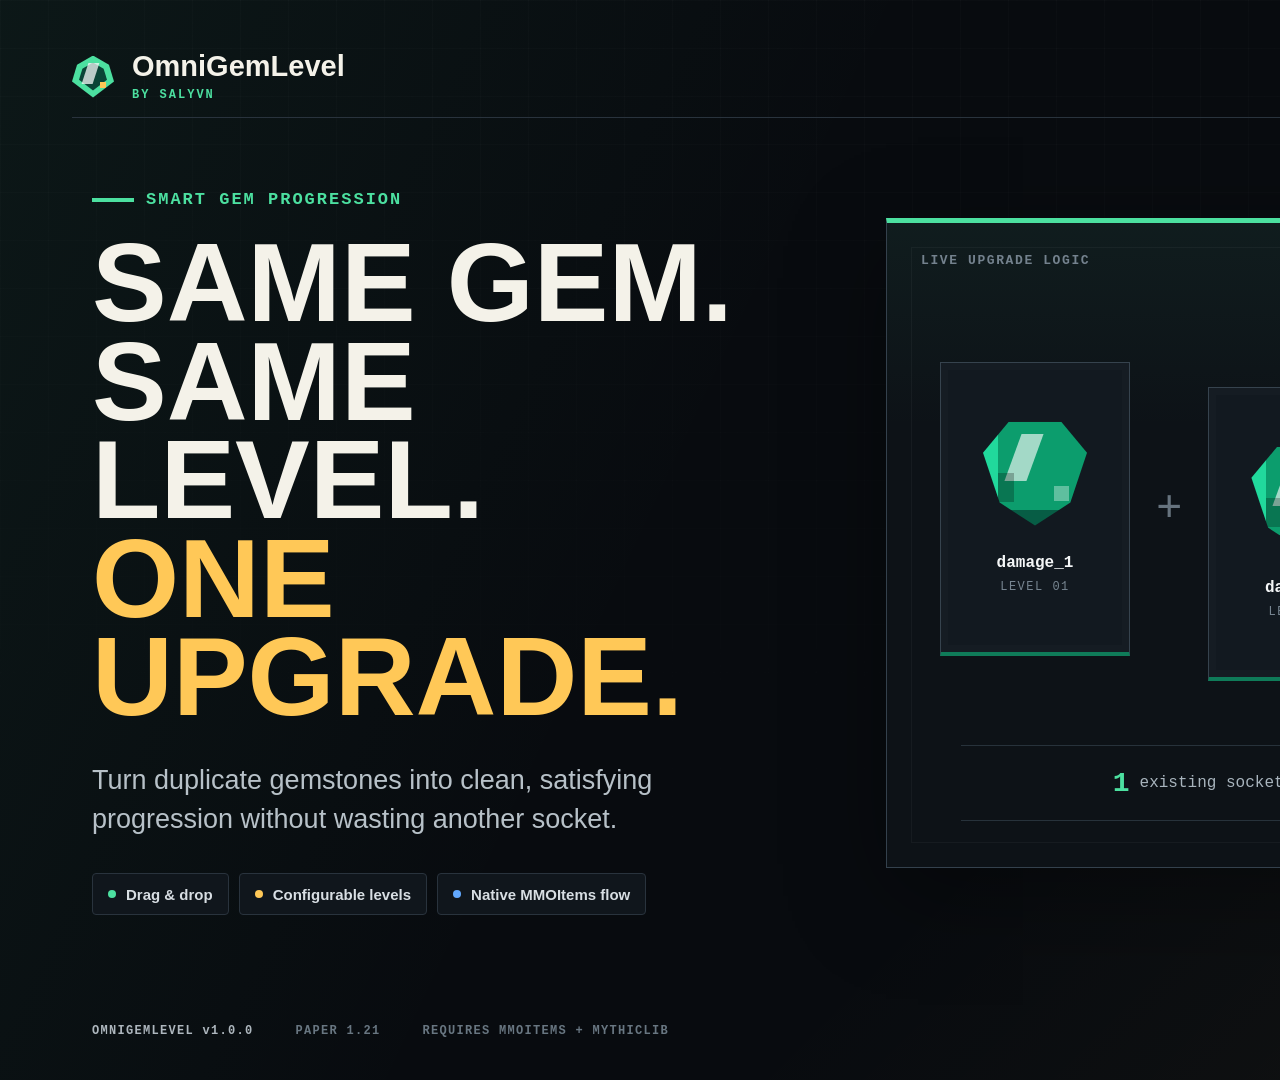
==== commit 3223ed19: "fix(samples): align gem visuals and rename examples" ====
--- a/assets/banners/omnigemlevel-builtbybit/showcase-source.html
+++ b/assets/banners/omnigemlevel-builtbybit/showcase-source.html
@@ -37,20 +37,20 @@
         <div class="fusion-line">
           <div class="gem-card level-one">
             <div class="pixel-gem emerald"><span></span></div>
-            <div class="gem-code">satthuong_1</div>
+            <div class="gem-code">damage_1</div>
             <div class="gem-level">LEVEL 01</div>
           </div>
           <div class="math-symbol">+</div>
           <div class="gem-card level-one second">
             <div class="pixel-gem emerald"><span></span></div>
-            <div class="gem-code">satthuong_1</div>
+            <div class="gem-code">damage_1</div>
             <div class="gem-level">LEVEL 01</div>
           </div>
           <div class="fusion-arrow"><span></span></div>
           <div class="gem-card result">
             <div class="result-rays"></div>
             <div class="pixel-gem amber"><span></span></div>
-            <div class="gem-code">satthuong_2</div>
+            <div class="gem-code">damage_2</div>
             <div class="gem-level">LEVEL 02</div>
             <div class="upgrade-stamp">UPGRADED</div>
           </div>
@@ -89,7 +89,7 @@
             <div class="socket-row">
               <div class="socket occupied">
                 <div class="pixel-gem emerald small"><span></span></div>
-                <b>satthuong_1</b>
+                <b>damage_1</b>
               </div>
               <div class="socket empty">EMPTY</div>
               <div class="socket empty">EMPTY</div>
@@ -99,7 +99,7 @@
           <div class="drag-card">
             <div class="cursor-shape"></div>
             <div class="pixel-gem emerald tiny"><span></span></div>
-            <div><b>Player drags</b><code>satthuong_1</code></div>
+            <div><b>Player drags</b><code>damage_1</code></div>
           </div>
         </div>
 
@@ -116,7 +116,7 @@
             <div class="socket-row">
               <div class="socket occupied upgraded">
                 <div class="pixel-gem amber small"><span></span></div>
-                <b>satthuong_2</b>
+                <b>damage_2</b>
                 <i>+1 LEVEL</i>
               </div>
               <div class="socket empty">EMPTY</div>
@@ -163,25 +163,25 @@
         <div class="rule-list">
           <div class="rule-row positive">
             <div class="rule-status"><span class="check-icon"></span></div>
-            <div class="rule-pair"><code>satthuong_1</code><b>+</b><code>satthuong_1</code></div>
+            <div class="rule-pair"><code>damage_1</code><b>+</b><code>damage_1</code></div>
             <div class="rule-result"><small>EXACT MATCH</small><strong>Upgrade existing socket</strong></div>
-            <div class="result-code">satthuong_2</div>
+            <div class="result-code">damage_2</div>
           </div>
           <div class="rule-row neutral">
             <div class="rule-status"><span class="pass-icon"></span></div>
-            <div class="rule-pair"><code>satthuong_1</code><b>+</b><code>satthuong_2</code></div>
+            <div class="rule-pair"><code>damage_1</code><b>+</b><code>damage_2</code></div>
             <div class="rule-result"><small>DIFFERENT LEVEL</small><strong>Pass to MMOItems</strong></div>
             <div class="result-code native">NATIVE FLOW</div>
           </div>
           <div class="rule-row neutral blue-row">
             <div class="rule-status"><span class="pass-icon"></span></div>
-            <div class="rule-pair"><code>satthuong_1</code><b>+</b><code>phongthu_1</code></div>
+            <div class="rule-pair"><code>damage_1</code><b>+</b><code>defense_1</code></div>
             <div class="rule-result"><small>DIFFERENT ID</small><strong>Pass to MMOItems</strong></div>
             <div class="result-code native">NATIVE FLOW</div>
           </div>
           <div class="rule-row blocked">
             <div class="rule-status"><span class="stop-icon"></span></div>
-            <div class="rule-pair"><code>satthuong_5</code><b>+</b><code>satthuong_5</code></div>
+            <div class="rule-pair"><code>damage_5</code><b>+</b><code>damage_5</code></div>
             <div class="rule-result"><small>MAX LEVEL</small><strong>Upgrade blocked</strong></div>
             <div class="result-code maxed">MAXED</div>
           </div>
@@ -226,17 +226,17 @@
           <pre><code><span class="key">default-max-level</span>: <span class="number">5</span>
 
 <span class="key">gems</span>:
-  <span class="family">satthuong</span>:
+  <span class="family">damage</span>:
     <span class="key">max-level</span>: <span class="number">5</span>
     <span class="key">type</span>: <span class="string">GEM_STONE</span>
     <span class="key">levels</span>:
-      <span class="number">1</span>: <span class="string">SATTHUONG_1</span>
-      <span class="number">2</span>: <span class="string">SATTHUONG_2</span>
-      <span class="number">3</span>: <span class="string">SATTHUONG_3</span>
-      <span class="number">4</span>: <span class="string">SATTHUONG_4</span>
-      <span class="number">5</span>: <span class="string">SATTHUONG_5</span>
-
-  <span class="family alt">phongthu</span>:
+      <span class="number">1</span>: <span class="string">DAMAGE_1</span>
+      <span class="number">2</span>: <span class="string">DAMAGE_2</span>
+      <span class="number">3</span>: <span class="string">DAMAGE_3</span>
+      <span class="number">4</span>: <span class="string">DAMAGE_4</span>
+      <span class="number">5</span>: <span class="string">DAMAGE_5</span>
+
+  <span class="family alt">defense</span>:
     <span class="key">max-level</span>: <span class="number highlight-number">4</span> <span class="comment"># per-gem override</span></code></pre>
           <div class="code-callout"><span></span>ONE CONFIG. UNLIMITED GEM FAMILIES.</div>
         </div>
@@ -272,7 +272,7 @@
           <div class="step-visual stat-editor">
             <div class="editor-title"><span></span>MMOItems Editor</div>
             <div class="editor-row"><small>STAT</small><b>Gem ID Level</b></div>
-            <div class="editor-input">satthuong_1<i></i></div>
+            <div class="editor-input">damage_1<i></i></div>
           </div>
           <div class="step-copy"><b>Add GEM_ID_LEVEL</b><span>Tag each gemstone with its family and level.</span></div>
         </div>
@@ -282,9 +282,9 @@
         <div class="workflow-step step-two">
           <div class="step-number">02</div>
           <div class="step-visual map-visual">
-            <div class="map-line"><code>satthuong_1</code><i></i><b>Lv. 1</b></div>
-            <div class="map-line"><code>satthuong_2</code><i></i><b>Lv. 2</b></div>
-            <div class="map-line"><code>satthuong_3</code><i></i><b>Lv. 3</b></div>
+            <div class="map-line"><code>damage_1</code><i></i><b>Lv. 1</b></div>
+            <div class="map-line"><code>damage_2</code><i></i><b>Lv. 2</b></div>
+            <div class="map-line"><code>damage_3</code><i></i><b>Lv. 3</b></div>
           </div>
           <div class="step-copy"><b>Map level templates</b><span>Point every level to the right MMOItems item id.</span></div>
         </div>
